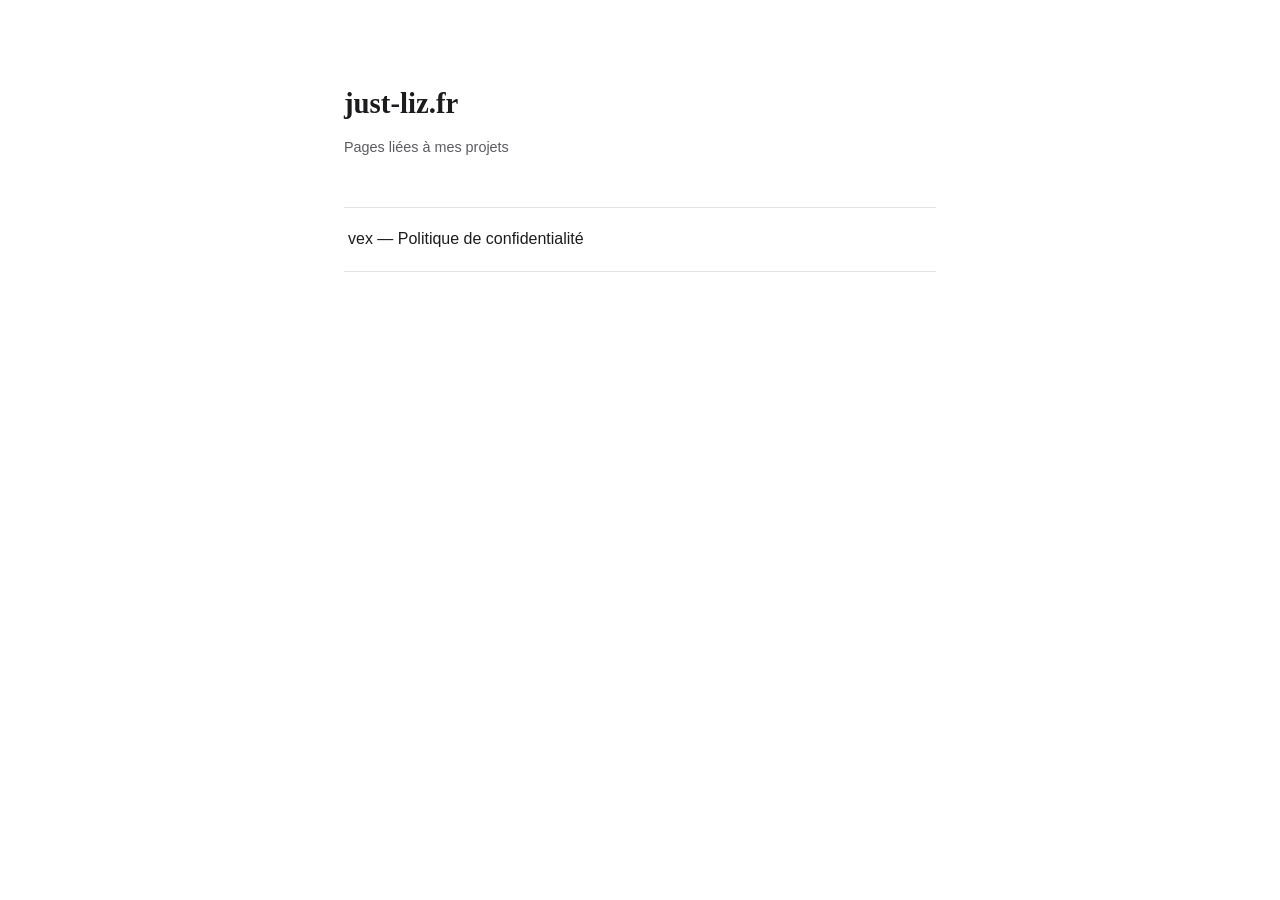
==== index.html @ 02a1e72a "Add files via upload" ====
<!DOCTYPE html>
<html lang="fr">
<head>
<meta charset="UTF-8">
<meta name="viewport" content="width=device-width, initial-scale=1.0">
<title>just-liz.fr</title>
<style>
  :root {
    --bg: #ffffff;
    --text: #1c1c1e;
    --muted: #5b5b60;
    --border: #e2e2e5;
    --accent: #2f2f33;
  }
  * { box-sizing: border-box; }
  body {
    margin: 0;
    font-family: Georgia, "Times New Roman", serif;
    background: var(--bg);
    color: var(--text);
    line-height: 1.65;
  }
  .wrap {
    max-width: 640px;
    margin: 0 auto;
    padding: 80px 24px;
  }
  h1 {
    font-size: 1.8rem;
    font-weight: 600;
    margin: 0 0 8px;
  }
  .sub {
    font-family: -apple-system, BlinkMacSystemFont, "Segoe UI", Helvetica, Arial, sans-serif;
    color: var(--muted);
    font-size: 0.9rem;
    margin-bottom: 48px;
  }
  ul {
    list-style: none;
    padding: 0;
    margin: 0;
  }
  li {
    border-top: 1px solid var(--border);
  }
  li:last-child { border-bottom: 1px solid var(--border); }
  a {
    display: block;
    padding: 18px 4px;
    font-family: -apple-system, BlinkMacSystemFont, "Segoe UI", Helvetica, Arial, sans-serif;
    font-size: 1rem;
    color: var(--text);
    text-decoration: none;
  }
  a:hover { color: var(--accent); text-decoration: underline; }
</style>
</head>
<body>
<div class="wrap">
  <h1>just-liz.fr</h1>
  <div class="sub">Pages liées à mes projets</div>
  <ul>
    <li><a href="/vex/">vex — Politique de confidentialité</a></li>
  </ul>
</div>
</body>
</html>
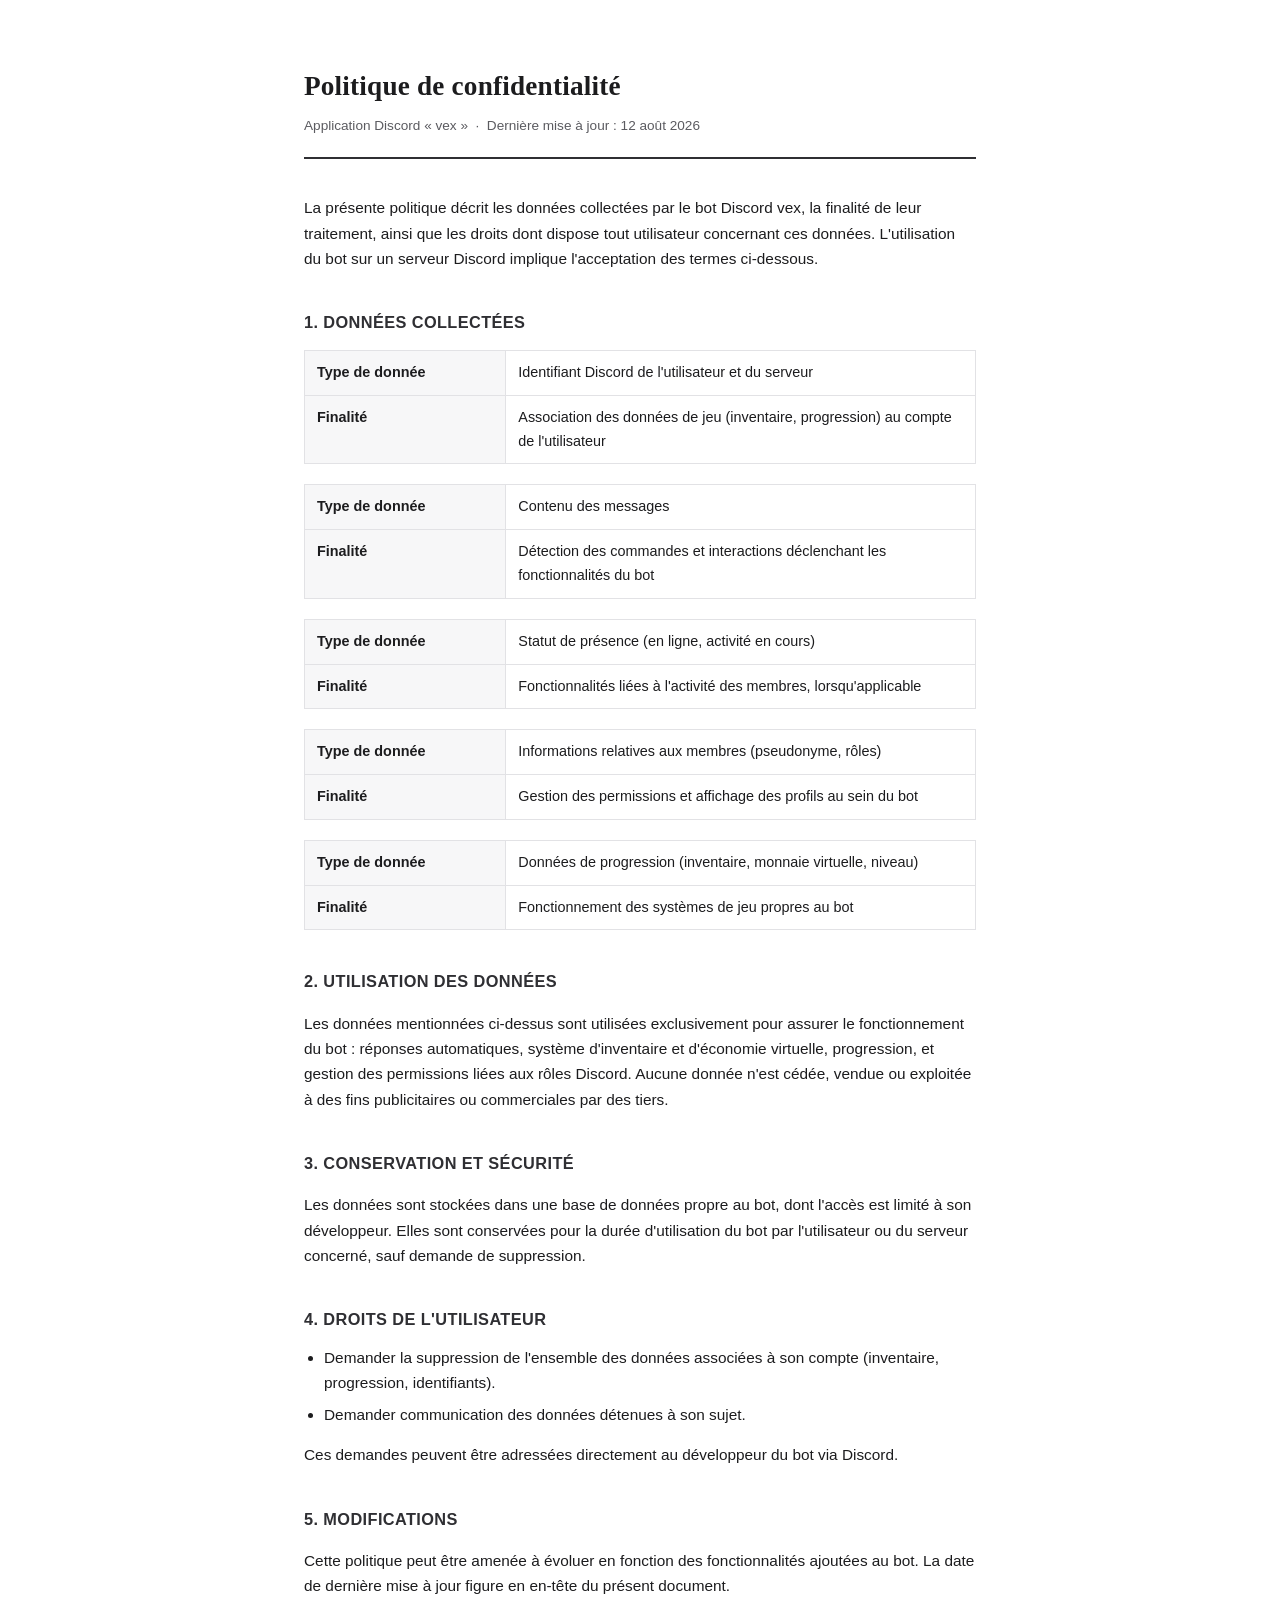
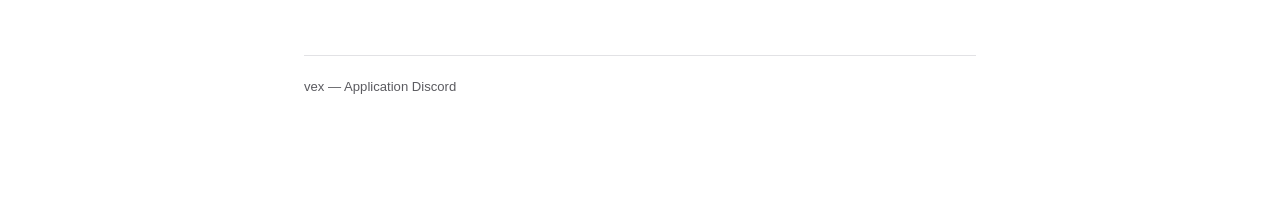
==== commit c86aa2cc: "Add files via upload" ====
--- a/index.html
+++ b/index.html
@@ -3,7 +3,7 @@
 <head>
 <meta charset="UTF-8">
 <meta name="viewport" content="width=device-width, initial-scale=1.0">
-<title>just-liz.fr</title>
+<title>Politique de confidentialité — vex</title>
 <style>
   :root {
     --bg: #ffffff;
@@ -21,48 +21,122 @@
     line-height: 1.65;
   }
   .wrap {
-    max-width: 640px;
+    max-width: 720px;
     margin: 0 auto;
-    padding: 80px 24px;
+    padding: 64px 24px 100px;
+  }
+  header {
+    border-bottom: 2px solid var(--accent);
+    padding-bottom: 20px;
+    margin-bottom: 36px;
   }
   h1 {
-    font-size: 1.8rem;
+    font-size: 1.7rem;
     font-weight: 600;
-    margin: 0 0 8px;
+    margin: 0 0 6px;
+    letter-spacing: 0.2px;
   }
-  .sub {
+  .meta {
     font-family: -apple-system, BlinkMacSystemFont, "Segoe UI", Helvetica, Arial, sans-serif;
     color: var(--muted);
+    font-size: 0.85rem;
+  }
+  h2 {
+    font-family: -apple-system, BlinkMacSystemFont, "Segoe UI", Helvetica, Arial, sans-serif;
+    font-size: 1.02rem;
+    font-weight: 700;
+    text-transform: uppercase;
+    letter-spacing: 0.4px;
+    margin-top: 38px;
+    margin-bottom: 12px;
+    color: var(--accent);
+  }
+  p, li {
+    font-family: -apple-system, BlinkMacSystemFont, "Segoe UI", Helvetica, Arial, sans-serif;
+    font-size: 0.96rem;
+    color: var(--text);
+  }
+  ul { padding-left: 20px; margin: 10px 0; }
+  li { margin-bottom: 6px; }
+  table {
+    width: 100%;
+    border-collapse: collapse;
+    margin: 14px 0 20px;
+    font-family: -apple-system, BlinkMacSystemFont, "Segoe UI", Helvetica, Arial, sans-serif;
     font-size: 0.9rem;
-    margin-bottom: 48px;
   }
-  ul {
-    list-style: none;
-    padding: 0;
-    margin: 0;
+  th, td {
+    text-align: left;
+    padding: 10px 12px;
+    border: 1px solid var(--border);
+    vertical-align: top;
   }
-  li {
+  th {
+    background: #f7f7f8;
+    font-weight: 700;
+    width: 30%;
+  }
+  a { color: var(--accent); text-decoration: underline; }
+  footer {
+    margin-top: 56px;
+    padding-top: 20px;
     border-top: 1px solid var(--border);
+    font-family: -apple-system, BlinkMacSystemFont, "Segoe UI", Helvetica, Arial, sans-serif;
+    font-size: 0.82rem;
+    color: var(--muted);
   }
-  li:last-child { border-bottom: 1px solid var(--border); }
-  a {
-    display: block;
-    padding: 18px 4px;
-    font-family: -apple-system, BlinkMacSystemFont, "Segoe UI", Helvetica, Arial, sans-serif;
-    font-size: 1rem;
-    color: var(--text);
-    text-decoration: none;
-  }
-  a:hover { color: var(--accent); text-decoration: underline; }
 </style>
 </head>
 <body>
 <div class="wrap">
-  <h1>just-liz.fr</h1>
-  <div class="sub">Pages liées à mes projets</div>
+  <header>
+    <h1>Politique de confidentialité</h1>
+    <div class="meta">Application Discord « vex » &nbsp;·&nbsp; Dernière mise à jour : 12 août 2026</div>
+  </header>
+
+  <p>La présente politique décrit les données collectées par le bot Discord vex, la finalité de leur traitement, ainsi que les droits dont dispose tout utilisateur concernant ces données. L'utilisation du bot sur un serveur Discord implique l'acceptation des termes ci-dessous.</p>
+
+  <h2>1. Données collectées</h2>
+  <table>
+    <tr><th>Type de donnée</th><td>Identifiant Discord de l'utilisateur et du serveur</td></tr>
+    <tr><th>Finalité</th><td>Association des données de jeu (inventaire, progression) au compte de l'utilisateur</td></tr>
+  </table>
+  <table>
+    <tr><th>Type de donnée</th><td>Contenu des messages</td></tr>
+    <tr><th>Finalité</th><td>Détection des commandes et interactions déclenchant les fonctionnalités du bot</td></tr>
+  </table>
+  <table>
+    <tr><th>Type de donnée</th><td>Statut de présence (en ligne, activité en cours)</td></tr>
+    <tr><th>Finalité</th><td>Fonctionnalités liées à l'activité des membres, lorsqu'applicable</td></tr>
+  </table>
+  <table>
+    <tr><th>Type de donnée</th><td>Informations relatives aux membres (pseudonyme, rôles)</td></tr>
+    <tr><th>Finalité</th><td>Gestion des permissions et affichage des profils au sein du bot</td></tr>
+  </table>
+  <table>
+    <tr><th>Type de donnée</th><td>Données de progression (inventaire, monnaie virtuelle, niveau)</td></tr>
+    <tr><th>Finalité</th><td>Fonctionnement des systèmes de jeu propres au bot</td></tr>
+  </table>
+
+  <h2>2. Utilisation des données</h2>
+  <p>Les données mentionnées ci-dessus sont utilisées exclusivement pour assurer le fonctionnement du bot : réponses automatiques, système d'inventaire et d'économie virtuelle, progression, et gestion des permissions liées aux rôles Discord. Aucune donnée n'est cédée, vendue ou exploitée à des fins publicitaires ou commerciales par des tiers.</p>
+
+  <h2>3. Conservation et sécurité</h2>
+  <p>Les données sont stockées dans une base de données propre au bot, dont l'accès est limité à son développeur. Elles sont conservées pour la durée d'utilisation du bot par l'utilisateur ou du serveur concerné, sauf demande de suppression.</p>
+
+  <h2>4. Droits de l'utilisateur</h2>
   <ul>
-    <li><a href="/vex/">vex — Politique de confidentialité</a></li>
+    <li>Demander la suppression de l'ensemble des données associées à son compte (inventaire, progression, identifiants).</li>
+    <li>Demander communication des données détenues à son sujet.</li>
   </ul>
+  <p>Ces demandes peuvent être adressées directement au développeur du bot via Discord.</p>
+
+  <h2>5. Modifications</h2>
+  <p>Cette politique peut être amenée à évoluer en fonction des fonctionnalités ajoutées au bot. La date de dernière mise à jour figure en en-tête du présent document.</p>
+
+  <footer>
+    vex — Application Discord
+  </footer>
 </div>
 </body>
 </html>
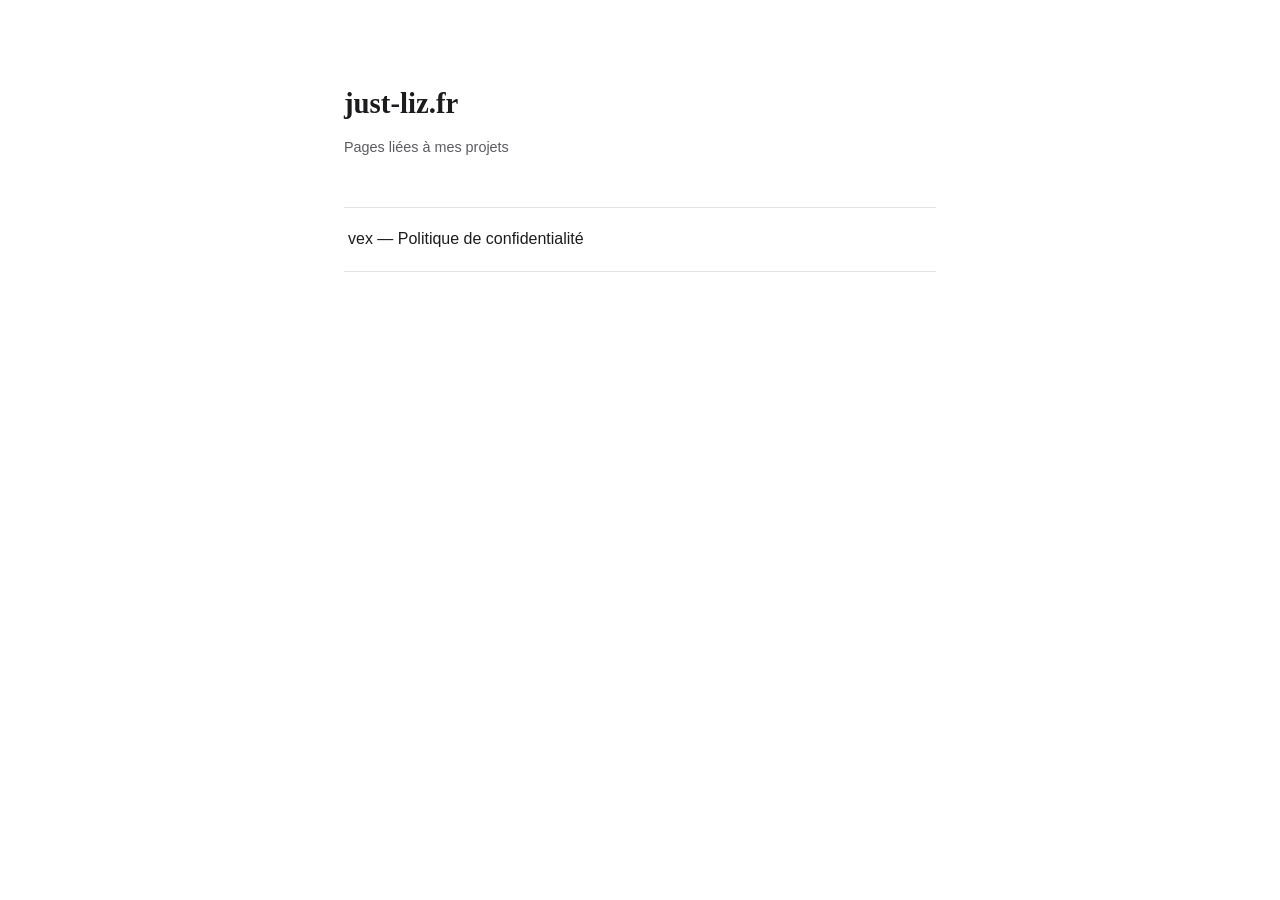
==== commit b23928ab: "Add files via upload" ====
--- a/index.html
+++ b/index.html
@@ -3,7 +3,7 @@
 <head>
 <meta charset="UTF-8">
 <meta name="viewport" content="width=device-width, initial-scale=1.0">
-<title>Politique de confidentialité — vex</title>
+<title>just-liz.fr</title>
 <style>
   :root {
     --bg: #ffffff;
@@ -21,122 +21,48 @@
     line-height: 1.65;
   }
   .wrap {
-    max-width: 720px;
+    max-width: 640px;
     margin: 0 auto;
-    padding: 64px 24px 100px;
-  }
-  header {
-    border-bottom: 2px solid var(--accent);
-    padding-bottom: 20px;
-    margin-bottom: 36px;
+    padding: 80px 24px;
   }
   h1 {
-    font-size: 1.7rem;
+    font-size: 1.8rem;
     font-weight: 600;
-    margin: 0 0 6px;
-    letter-spacing: 0.2px;
+    margin: 0 0 8px;
   }
-  .meta {
+  .sub {
     font-family: -apple-system, BlinkMacSystemFont, "Segoe UI", Helvetica, Arial, sans-serif;
     color: var(--muted);
-    font-size: 0.85rem;
+    font-size: 0.9rem;
+    margin-bottom: 48px;
   }
-  h2 {
+  ul {
+    list-style: none;
+    padding: 0;
+    margin: 0;
+  }
+  li {
+    border-top: 1px solid var(--border);
+  }
+  li:last-child { border-bottom: 1px solid var(--border); }
+  a {
+    display: block;
+    padding: 18px 4px;
     font-family: -apple-system, BlinkMacSystemFont, "Segoe UI", Helvetica, Arial, sans-serif;
-    font-size: 1.02rem;
-    font-weight: 700;
-    text-transform: uppercase;
-    letter-spacing: 0.4px;
-    margin-top: 38px;
-    margin-bottom: 12px;
-    color: var(--accent);
+    font-size: 1rem;
+    color: var(--text);
+    text-decoration: none;
   }
-  p, li {
-    font-family: -apple-system, BlinkMacSystemFont, "Segoe UI", Helvetica, Arial, sans-serif;
-    font-size: 0.96rem;
-    color: var(--text);
-  }
-  ul { padding-left: 20px; margin: 10px 0; }
-  li { margin-bottom: 6px; }
-  table {
-    width: 100%;
-    border-collapse: collapse;
-    margin: 14px 0 20px;
-    font-family: -apple-system, BlinkMacSystemFont, "Segoe UI", Helvetica, Arial, sans-serif;
-    font-size: 0.9rem;
-  }
-  th, td {
-    text-align: left;
-    padding: 10px 12px;
-    border: 1px solid var(--border);
-    vertical-align: top;
-  }
-  th {
-    background: #f7f7f8;
-    font-weight: 700;
-    width: 30%;
-  }
-  a { color: var(--accent); text-decoration: underline; }
-  footer {
-    margin-top: 56px;
-    padding-top: 20px;
-    border-top: 1px solid var(--border);
-    font-family: -apple-system, BlinkMacSystemFont, "Segoe UI", Helvetica, Arial, sans-serif;
-    font-size: 0.82rem;
-    color: var(--muted);
-  }
+  a:hover { color: var(--accent); text-decoration: underline; }
 </style>
 </head>
 <body>
 <div class="wrap">
-  <header>
-    <h1>Politique de confidentialité</h1>
-    <div class="meta">Application Discord « vex » &nbsp;·&nbsp; Dernière mise à jour : 12 août 2026</div>
-  </header>
-
-  <p>La présente politique décrit les données collectées par le bot Discord vex, la finalité de leur traitement, ainsi que les droits dont dispose tout utilisateur concernant ces données. L'utilisation du bot sur un serveur Discord implique l'acceptation des termes ci-dessous.</p>
-
-  <h2>1. Données collectées</h2>
-  <table>
-    <tr><th>Type de donnée</th><td>Identifiant Discord de l'utilisateur et du serveur</td></tr>
-    <tr><th>Finalité</th><td>Association des données de jeu (inventaire, progression) au compte de l'utilisateur</td></tr>
-  </table>
-  <table>
-    <tr><th>Type de donnée</th><td>Contenu des messages</td></tr>
-    <tr><th>Finalité</th><td>Détection des commandes et interactions déclenchant les fonctionnalités du bot</td></tr>
-  </table>
-  <table>
-    <tr><th>Type de donnée</th><td>Statut de présence (en ligne, activité en cours)</td></tr>
-    <tr><th>Finalité</th><td>Fonctionnalités liées à l'activité des membres, lorsqu'applicable</td></tr>
-  </table>
-  <table>
-    <tr><th>Type de donnée</th><td>Informations relatives aux membres (pseudonyme, rôles)</td></tr>
-    <tr><th>Finalité</th><td>Gestion des permissions et affichage des profils au sein du bot</td></tr>
-  </table>
-  <table>
-    <tr><th>Type de donnée</th><td>Données de progression (inventaire, monnaie virtuelle, niveau)</td></tr>
-    <tr><th>Finalité</th><td>Fonctionnement des systèmes de jeu propres au bot</td></tr>
-  </table>
-
-  <h2>2. Utilisation des données</h2>
-  <p>Les données mentionnées ci-dessus sont utilisées exclusivement pour assurer le fonctionnement du bot : réponses automatiques, système d'inventaire et d'économie virtuelle, progression, et gestion des permissions liées aux rôles Discord. Aucune donnée n'est cédée, vendue ou exploitée à des fins publicitaires ou commerciales par des tiers.</p>
-
-  <h2>3. Conservation et sécurité</h2>
-  <p>Les données sont stockées dans une base de données propre au bot, dont l'accès est limité à son développeur. Elles sont conservées pour la durée d'utilisation du bot par l'utilisateur ou du serveur concerné, sauf demande de suppression.</p>
-
-  <h2>4. Droits de l'utilisateur</h2>
+  <h1>just-liz.fr</h1>
+  <div class="sub">Pages liées à mes projets</div>
   <ul>
-    <li>Demander la suppression de l'ensemble des données associées à son compte (inventaire, progression, identifiants).</li>
-    <li>Demander communication des données détenues à son sujet.</li>
+    <li><a href="/vex/">vex — Politique de confidentialité</a></li>
   </ul>
-  <p>Ces demandes peuvent être adressées directement au développeur du bot via Discord.</p>
-
-  <h2>5. Modifications</h2>
-  <p>Cette politique peut être amenée à évoluer en fonction des fonctionnalités ajoutées au bot. La date de dernière mise à jour figure en en-tête du présent document.</p>
-
-  <footer>
-    vex — Application Discord
-  </footer>
 </div>
 </body>
 </html>
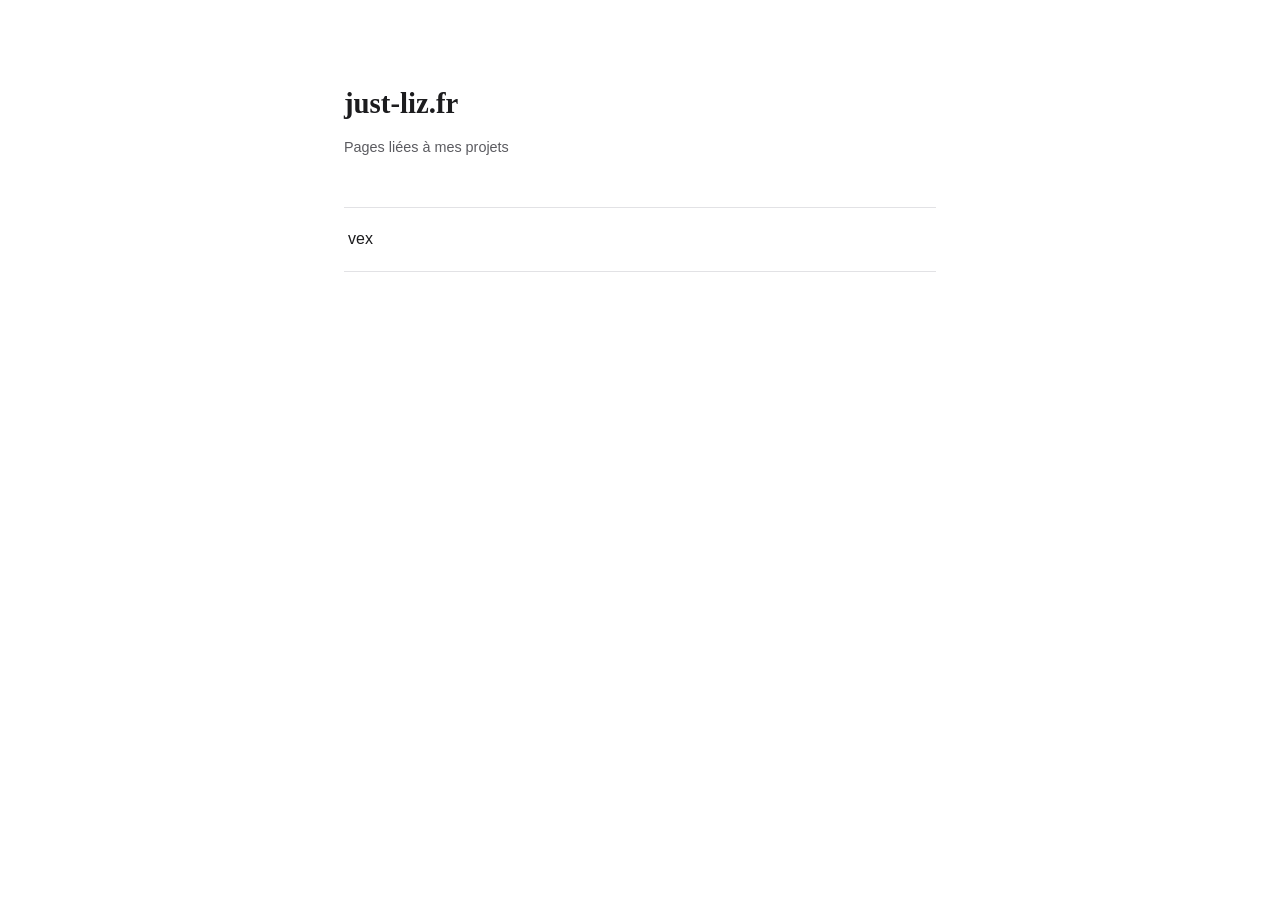
==== commit aa5c755c: "Add files via upload" ====
--- a/index.html
+++ b/index.html
@@ -61,7 +61,7 @@
   <h1>just-liz.fr</h1>
   <div class="sub">Pages liées à mes projets</div>
   <ul>
-    <li><a href="/vex/">vex — Politique de confidentialité</a></li>
+    <li><a href="/vex/">vex</a></li>
   </ul>
 </div>
 </body>
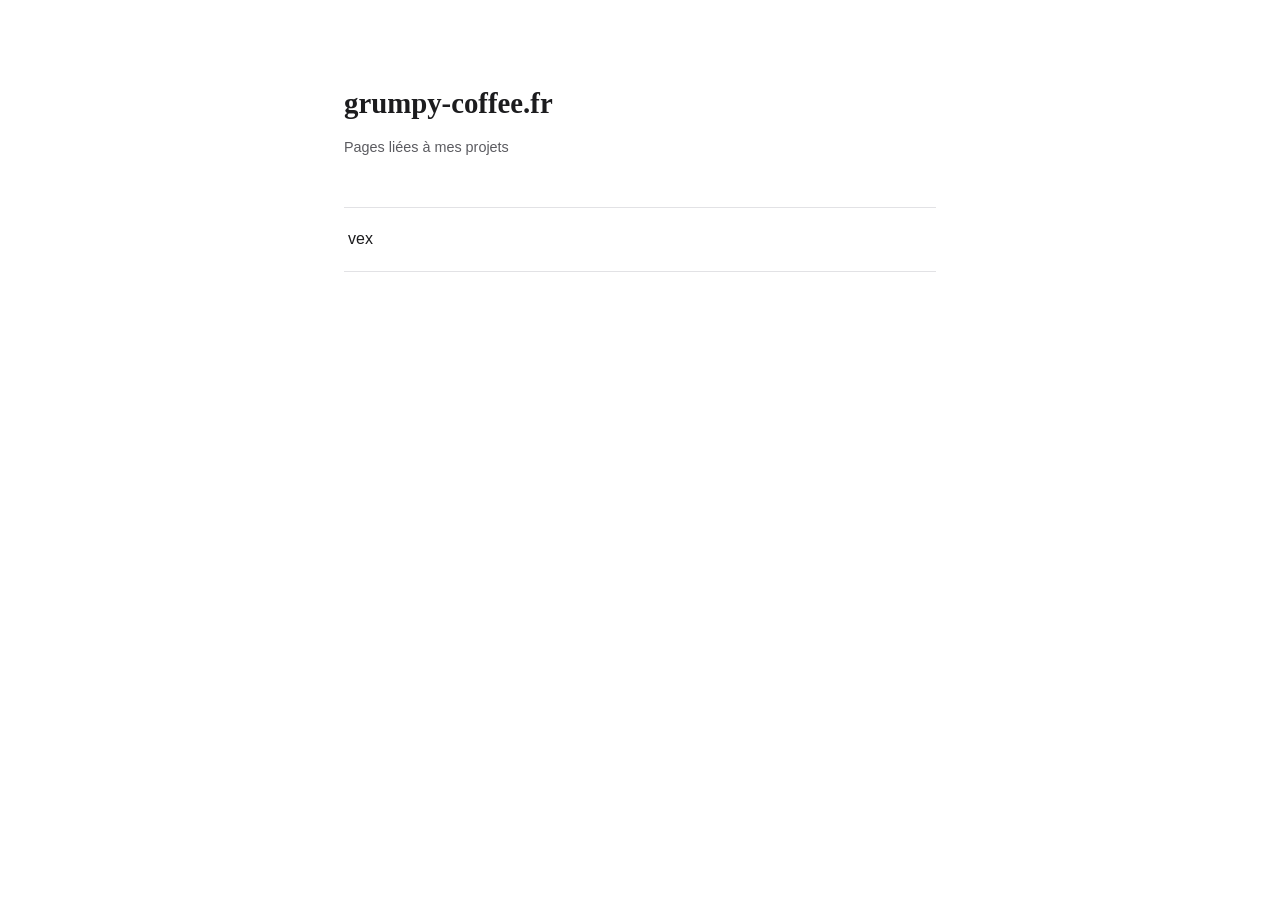
==== commit 22a591a9: "Use grumpy-coffee.fr as site title and fix README file list Co-Authored-By: Claude Opus 5.5 <noreply" ====
--- a/index.html
+++ b/index.html
@@ -3,7 +3,7 @@
 <head>
 <meta charset="UTF-8">
 <meta name="viewport" content="width=device-width, initial-scale=1.0">
-<title>just-liz.fr</title>
+<title>grumpy-coffee.fr</title>
 <style>
   :root {
     --bg: #ffffff;
@@ -58,7 +58,7 @@
 </head>
 <body>
 <div class="wrap">
-  <h1>just-liz.fr</h1>
+  <h1>grumpy-coffee.fr</h1>
   <div class="sub">Pages liées à mes projets</div>
   <ul>
     <li><a href="/vex/">vex</a></li>
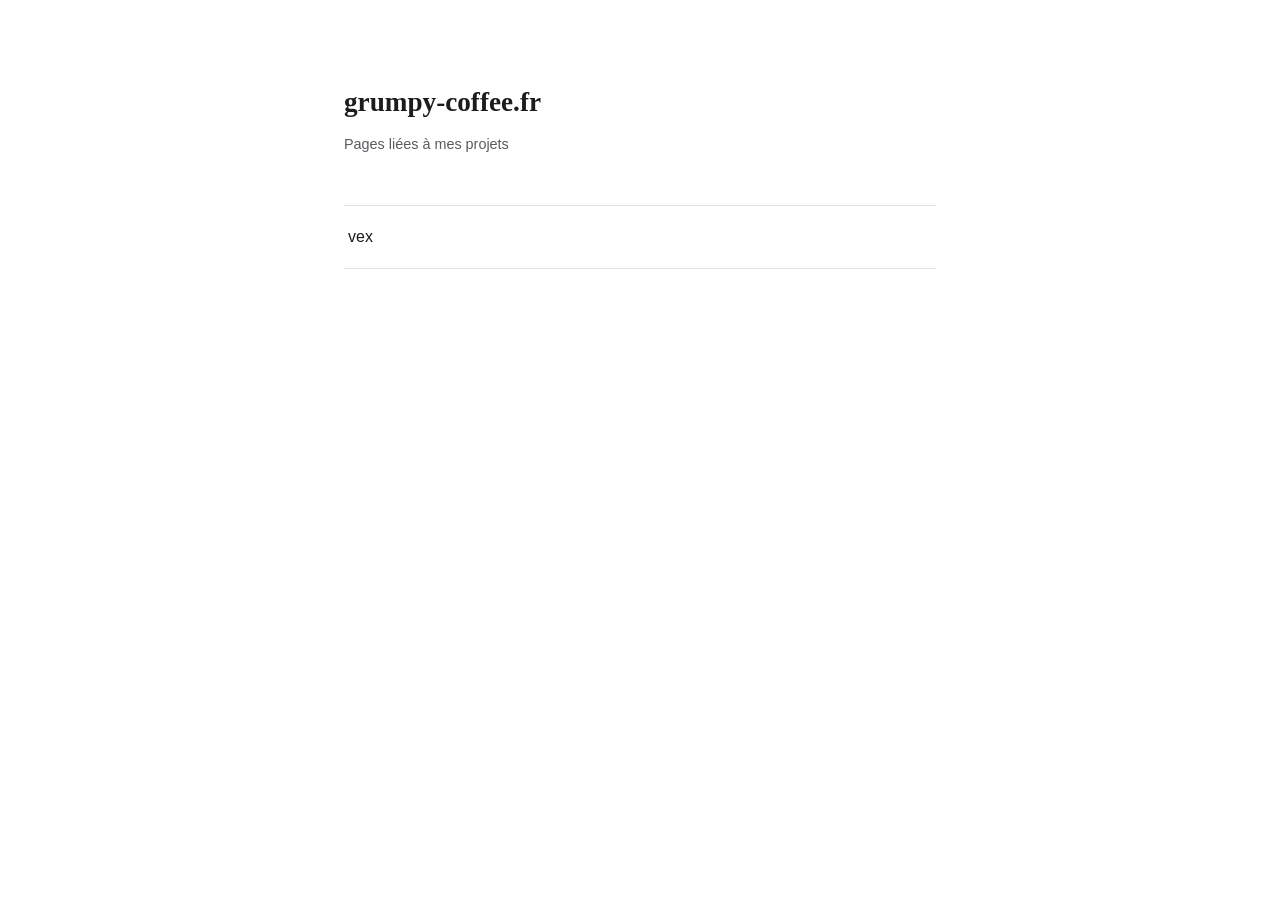
==== commit 3004d4ed: "Site grumpy-coffee.fr Co-Authored-By: Claude Opus 5.5 <noreply@anthropic.com> Claude-Session: https:" ====
--- a/index.html
+++ b/index.html
@@ -4,63 +4,15 @@
 <meta charset="UTF-8">
 <meta name="viewport" content="width=device-width, initial-scale=1.0">
 <title>grumpy-coffee.fr</title>
-<style>
-  :root {
-    --bg: #ffffff;
-    --text: #1c1c1e;
-    --muted: #5b5b60;
-    --border: #e2e2e5;
-    --accent: #2f2f33;
-  }
-  * { box-sizing: border-box; }
-  body {
-    margin: 0;
-    font-family: Georgia, "Times New Roman", serif;
-    background: var(--bg);
-    color: var(--text);
-    line-height: 1.65;
-  }
-  .wrap {
-    max-width: 640px;
-    margin: 0 auto;
-    padding: 80px 24px;
-  }
-  h1 {
-    font-size: 1.8rem;
-    font-weight: 600;
-    margin: 0 0 8px;
-  }
-  .sub {
-    font-family: -apple-system, BlinkMacSystemFont, "Segoe UI", Helvetica, Arial, sans-serif;
-    color: var(--muted);
-    font-size: 0.9rem;
-    margin-bottom: 48px;
-  }
-  ul {
-    list-style: none;
-    padding: 0;
-    margin: 0;
-  }
-  li {
-    border-top: 1px solid var(--border);
-  }
-  li:last-child { border-bottom: 1px solid var(--border); }
-  a {
-    display: block;
-    padding: 18px 4px;
-    font-family: -apple-system, BlinkMacSystemFont, "Segoe UI", Helvetica, Arial, sans-serif;
-    font-size: 1rem;
-    color: var(--text);
-    text-decoration: none;
-  }
-  a:hover { color: var(--accent); text-decoration: underline; }
-</style>
+<meta name="description" content="Pages liées aux projets de Liz.">
+<link rel="icon" href="/favicon.svg" type="image/svg+xml">
+<link rel="stylesheet" href="/style.css">
 </head>
 <body>
 <div class="wrap">
   <h1>grumpy-coffee.fr</h1>
   <div class="sub">Pages liées à mes projets</div>
-  <ul>
+  <ul class="links">
     <li><a href="/vex/">vex</a></li>
   </ul>
 </div>
--- a/style.css
+++ b/style.css
@@ -0,0 +1,179 @@
+/* Styles communs à toutes les pages du site */
+
+:root {
+  --bg: #ffffff;
+  --text: #1c1c1e;
+  --muted: #5b5b60;
+  --border: #e2e2e5;
+  --accent: #2f2f33;
+  --th-bg: #f7f7f8;
+  --sans: -apple-system, BlinkMacSystemFont, "Segoe UI", Helvetica, Arial, sans-serif;
+}
+
+/* Mode sombre automatique si l'appareil est en mode sombre */
+@media (prefers-color-scheme: dark) {
+  :root {
+    --bg: #161618;
+    --text: #ececef;
+    --muted: #a0a0a8;
+    --border: #2e2e33;
+    --accent: #d8d8dc;
+    --th-bg: #202024;
+  }
+}
+
+* { box-sizing: border-box; }
+
+body {
+  margin: 0;
+  font-family: Georgia, "Times New Roman", serif;
+  background: var(--bg);
+  color: var(--text);
+  line-height: 1.65;
+}
+
+.wrap {
+  max-width: 640px;
+  margin: 0 auto;
+  padding: 80px 24px;
+}
+
+h1 {
+  font-size: 1.7rem;
+  font-weight: 600;
+  margin: 0 0 8px;
+}
+
+.sub {
+  font-family: var(--sans);
+  color: var(--muted);
+  font-size: 0.9rem;
+  margin-bottom: 48px;
+}
+
+/* Liste de liens (accueil, page vex) */
+.links {
+  list-style: none;
+  padding: 0;
+  margin: 0;
+}
+.links li { border-top: 1px solid var(--border); }
+.links li:last-child { border-bottom: 1px solid var(--border); }
+.links a {
+  display: block;
+  padding: 18px 4px;
+  font-family: var(--sans);
+  font-size: 1rem;
+  color: var(--text);
+  text-decoration: none;
+}
+.links a:hover { color: var(--accent); text-decoration: underline; }
+
+/* Présentation d'un projet (page vex) */
+.features {
+  list-style: none;
+  padding: 0;
+  margin: 0 0 56px;
+  display: grid;
+  grid-template-columns: repeat(auto-fit, minmax(240px, 1fr));
+  gap: 12px;
+}
+.features li {
+  border: 1px solid var(--border);
+  border-radius: 8px;
+  padding: 16px 18px;
+  font-family: var(--sans);
+}
+.features strong {
+  display: block;
+  font-size: 1rem;
+  margin-bottom: 4px;
+}
+.features span {
+  color: var(--muted);
+  font-size: 0.9rem;
+}
+
+.section {
+  font-family: var(--sans);
+  font-size: 0.8rem;
+  font-weight: 700;
+  text-transform: uppercase;
+  letter-spacing: 0.6px;
+  color: var(--muted);
+  margin: 0 0 12px;
+}
+
+.back {
+  display: inline-block;
+  margin-top: 40px;
+  font-family: var(--sans);
+  font-size: 0.85rem;
+  color: var(--muted);
+  text-decoration: none;
+}
+.back:hover { color: var(--accent); }
+
+/* Pages légales (politique, conditions) */
+.legal .wrap {
+  max-width: 720px;
+  padding: 64px 24px 100px;
+}
+.legal header {
+  border-bottom: 2px solid var(--accent);
+  padding-bottom: 20px;
+  margin-bottom: 36px;
+}
+.legal h1 {
+  margin-bottom: 6px;
+  letter-spacing: 0.2px;
+}
+.meta {
+  font-family: var(--sans);
+  color: var(--muted);
+  font-size: 0.85rem;
+}
+.meta + .meta { margin-top: 10px; }
+.legal h2 {
+  font-family: var(--sans);
+  font-size: 1.02rem;
+  font-weight: 700;
+  text-transform: uppercase;
+  letter-spacing: 0.4px;
+  margin-top: 38px;
+  margin-bottom: 12px;
+  color: var(--accent);
+}
+.legal p, .legal li {
+  font-family: var(--sans);
+  font-size: 0.96rem;
+}
+.legal ul { padding-left: 20px; margin: 10px 0; }
+.legal li { margin-bottom: 6px; }
+.legal table {
+  width: 100%;
+  border-collapse: collapse;
+  margin: 14px 0 20px;
+  font-family: var(--sans);
+  font-size: 0.9rem;
+}
+.legal th, .legal td {
+  text-align: left;
+  padding: 10px 12px;
+  border: 1px solid var(--border);
+  vertical-align: top;
+}
+.legal th {
+  background: var(--th-bg);
+  font-weight: 700;
+  width: 30%;
+}
+.legal a { color: var(--accent); text-decoration: underline; }
+.legal footer {
+  margin-top: 56px;
+  padding-top: 20px;
+  border-top: 1px solid var(--border);
+  font-family: var(--sans);
+  font-size: 0.82rem;
+  color: var(--muted);
+}
